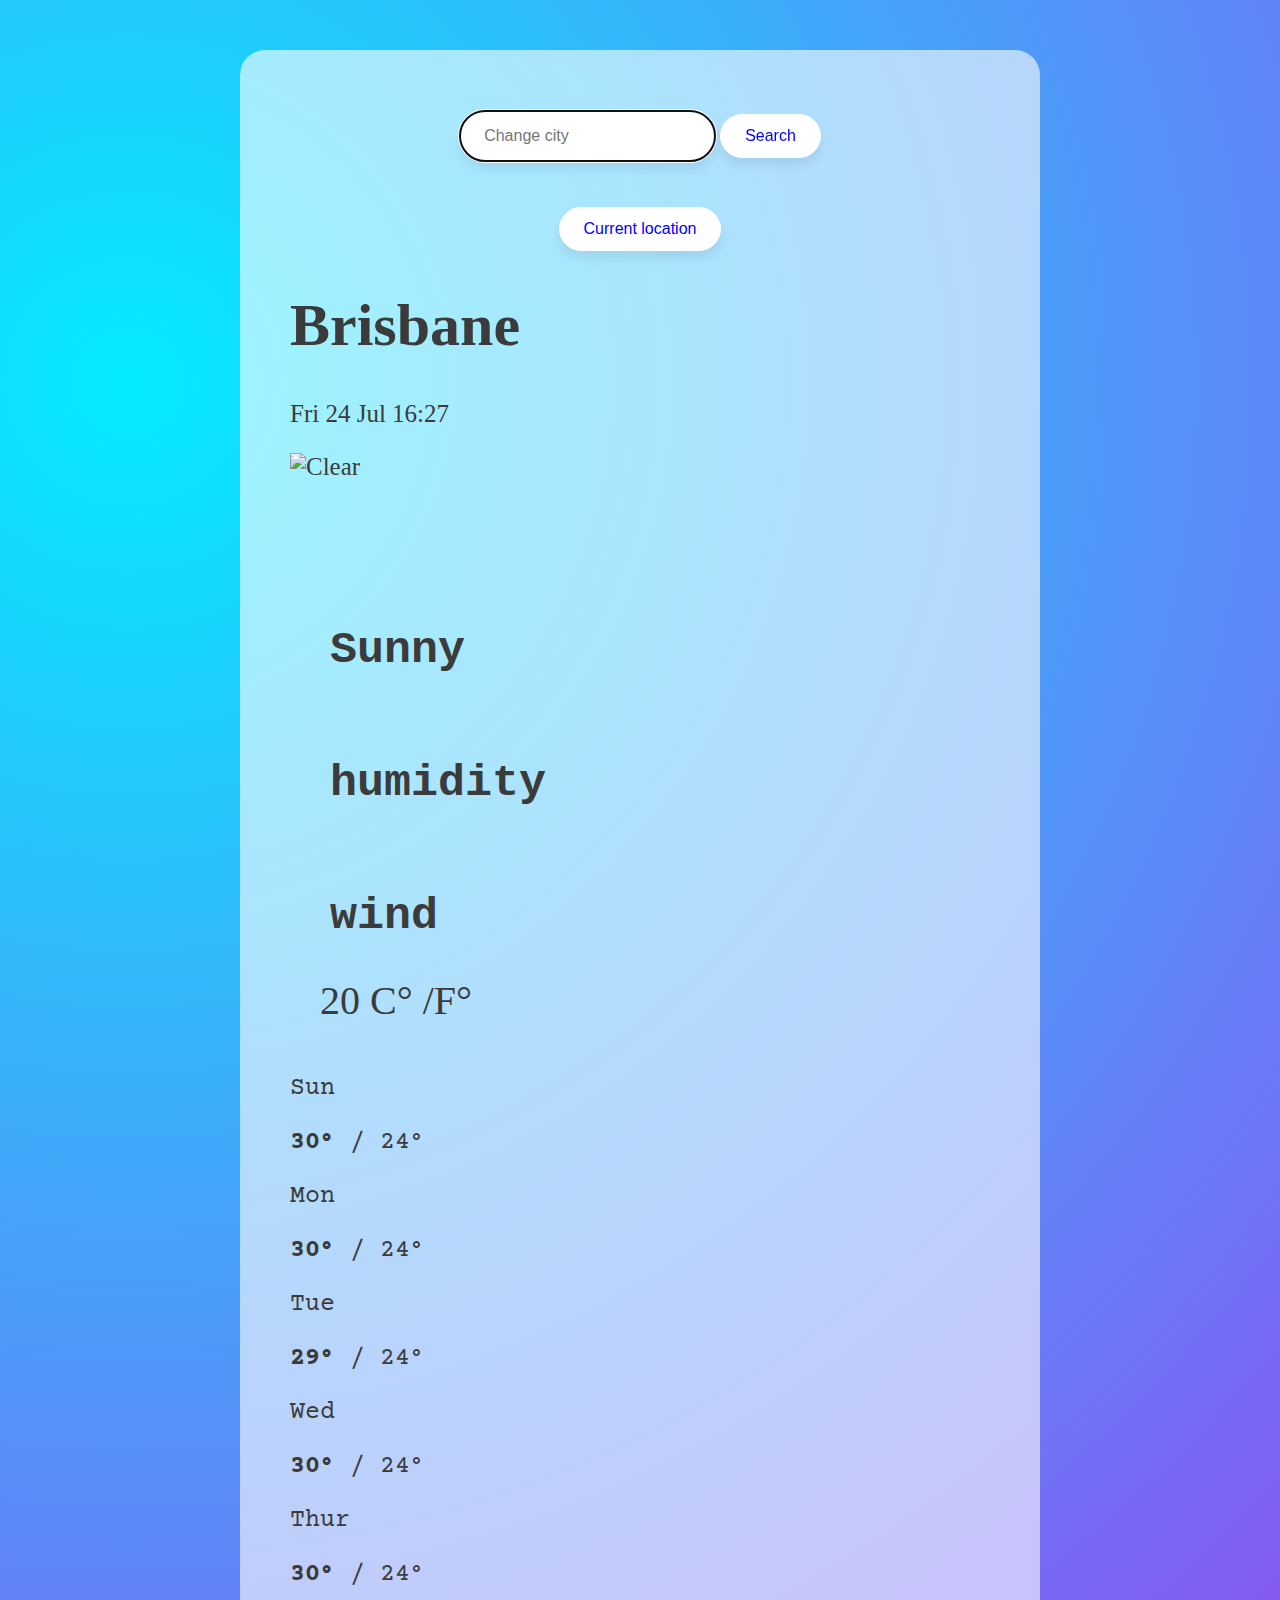
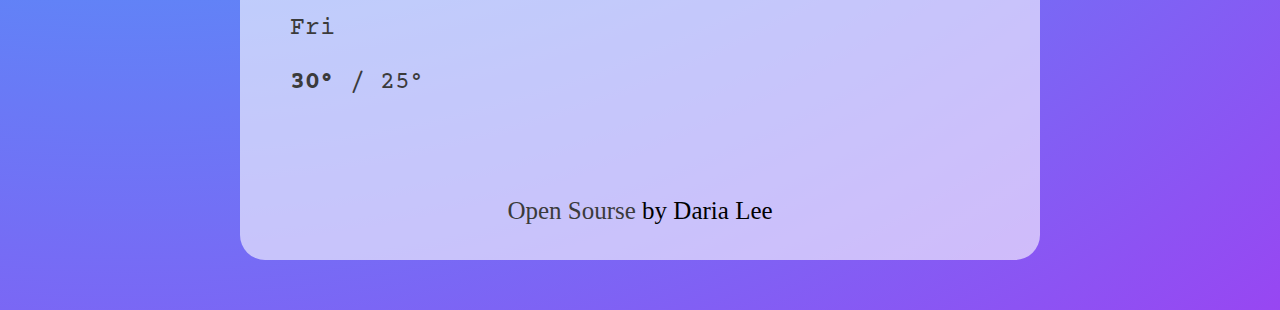
==== index.html @ 08f4274b "change the weather icon" ====
<!DOCTYPE html>
<html lang="en">
  <head>
    <meta charset="UTF-8" />
    <meta http-equiv="X-UA-Compatible" content="IE=edge" />
    <meta name="viewport" content="width=device-width, initial-scale=1.0" />
    <script
      src="https://kit.fontawesome.com/22793ea3a6.js"
      crossorigin="anonymous"
    ></script>
    <script src="https://unpkg.com/axios/dist/axios.min.js"></script>
    <link rel="preconnect" href="https://fonts.gstatic.com" />
    <link
      href="https://fonts.googleapis.com/css2?family=Yeseva+One&display=swap"
      rel="stylesheet"
    />
    <link
      href="https://cdn.jsdelivr.net/npm/bootstrap@5.0.1/dist/css/bootstrap.min.css"
      rel="stylesheet"
      integrity="sha384-+0n0xVW2eSR5OomGNYDnhzAbDsOXxcvSN1TPprVMTNDbiYZCxYbOOl7+AMvyTG2x"
      crossorigin="anonymous"
    />
    <link rel="preconnect" href="https://fonts.gstatic.com" />
    <link
      href="https://fonts.googleapis.com/css2?family=Rochester&display=swap"
      rel="stylesheet"
    />
    <link rel="preconnect" href="https://fonts.gstatic.com" />
    <link
      href="https://fonts.googleapis.com/css2?family=Courier+Prime&display=swap"
      rel="stylesheet"
    />
    <title>Weather today</title>
  </head>
  <link rel="stylesheet" href="style.css" />

  <body>
    <div class="demo">
      <div class="container">
        <div class="search">
          <form class="change-city" id="search-city-form">
            <input
              class="city-name"
              id="city-search"
              type="text"
              placeholder="Change city"
              autofocus="off"
              autocomplete="off"
              />
            <input 
              class="search-button"
              id="search-button"
              type="submit" 
              value="Search"
              />
            </form>
            <button>Current location</button>
        </div>
        <div class="current">
         <div class="row">

           <div class="col-5">
          <div class="city"><h1>Brisbane</h1></div>
          <p class="day">Tue 13 jun 16:00</p>
          
          <p>
            <img src="" alt="Clear" id="icon" class="float-left" />
          </p>
          </div>

          <div class="col-6">
            <div class="characteristics">
            <ul>
                <li><div class="currentCondition"><h2>Sunny</h2></div></li>
                <br>
                <li><div class="humidity"><h2>humidity</h2></div></li>
                <br>
                <li><div class="wind"><h2>wind</h2></div></li>
            </ul>
            </div>
          </div>
          </div>
          <p class="tempretureNow">
            <span id="currentTemp" id="tempChange">20</span>
            <a href="#" id="celsius-link">C°</a> /<a
              href="#"
              id="fahrenheit-link"
              >F°</a
            >
          </p>
        

        <div class="prediction">
          <div class="container">
            <div class="row">
              <div class="col-2">
                <p class="day">Sun</p>
                <p class="temperature"><strong> 30°</strong> / 24°</p>
                <i class="fas fa-cloud-sun"> </i>
              </div>
              <div class="col-2">
                <p class="day">Mon</p>
                <p class="temperature"><strong> 30°</strong> / 24°</p> 
                <i class="fas fa-cloud-sun"> </i>
              </div>
              <div class="col-2">
                <p class="day">Tue</p>
                <p class="temperature"><strong> 29°</strong> / 24°</p>
                <i class="fas fa-cloud-sun"> </i>
              </div>
              <div class="col-2">
                <p class="day">Wed</p>
                <p class="temperature"><strong> 30°</strong> / 24°</p>
                <i class="fas fa-cloud-sun"> </i>
              </div>
              <div class="col-2">
                <p class="day">Thur</p>
                <p class="temperature"><strong> 30°</strong> / 24°</p>
                <i class="fas fa-cloud-sun"> </i>
              </div>
              <div class="col-2">
              <p class="day">Fri</p>
                <p class="temperature"><strong> 30°</strong> / 25°</p>
                <i class="fas fa-cloud-sun"> </i>
              </div>
            </div>
        </div>
      </div>
      <div class="openSourse">
       <p class="footer">
      <a href="https://github.com/Daria888-hub/SheCodesD"> Open Sourse</a> 
      by Daria Lee
      </p>
    </div>
    </div>
  </body>
  <script src="index.js"></script>
</html>
---- style.css ----
.demo {
    max-width: 700px;
    margin: 50px auto;
  
    background: #ffffff99;
    padding: 10px 50px;
    border-radius: 25px;
    border: none;
    color: rgb(59, 59, 59);
  }
  
  body {
    
    background: radial-gradient(
      circle at 10% 20%,
      rgb(3, 235, 255) 0%,
      rgb(152, 70, 242) 100.2%
    );
  }
  .prediction {
    margin-top: 50px;
    font-family: "Courier Prime", monospace;
  }
  .current {
    font-family: "Times New Roman", Times, serif;
  
  }
  
  .sunny {
    color: yellow;
    font-size: 200px;
  }
  
 
  
  .footer {
    text-align: center;
    color: black;
    font-family: "Rochester", cursive;
  margin-top: 100px;
    font-size: 25px;
  }
 
  .tempretureNow {
    margin-left: 30px;
    font-size: 40px;
    font-family: "Rochester", cursive;
  }


  li {

    color:  rgb(59, 59, 59);
    font-size: 30px;
    font-family: monospace;
    line-height: 40px;
    list-style: none;
   
  }

  a {
    color: rgb(59, 59, 59);
    text-decoration: none;
  }
  a:hover {
    color: whitesmoke;
  }
  h1 {
    font-size: 60px;
    font-family: "Rochester", cursive;
  }
  
  p {
    font-size: 25px;
  }

  form{
    text-align: center;
  
  padding: 40px 50px 30px;
  max-width: 650px;
  
  }
  input{

    margin: 10px auto;
  
    border: 1px solid white;
    background: white;
    color: blue;
    font-size: 16px;
    line-height: 10px;
    padding: 16px 24px;
    border-radius: 40px;
    box-shadow: rgb(37 39 89 / 8%) 0px 8px 8px 0;
    cursor: pointer;  
  }

  button {
    display: block;
    margin: 5px auto;
    border: 1px solid white;
    background: white;
    color: blue;
    font-size: 16px;
    line-height: 10px;
    padding: 16px 24px;
    border-radius: 40px;
    transition: all 200ms ease;
    box-shadow: rgb(37 39 89 / 8%) 0px 8px 8px 0;
    cursor: pointer;
  }
  
  button:hover {
    background-color: rgba(16, 195, 240, 0.884);
    color: white;
    transform: translateY(-2px);
  }
  button:active {
    transform: translateY(-1px);
  }
    
  .col-6{
    margin-top: 150px;
  
  }

  i{
    font-size: 30px;
    color: whitesmoke;
  }
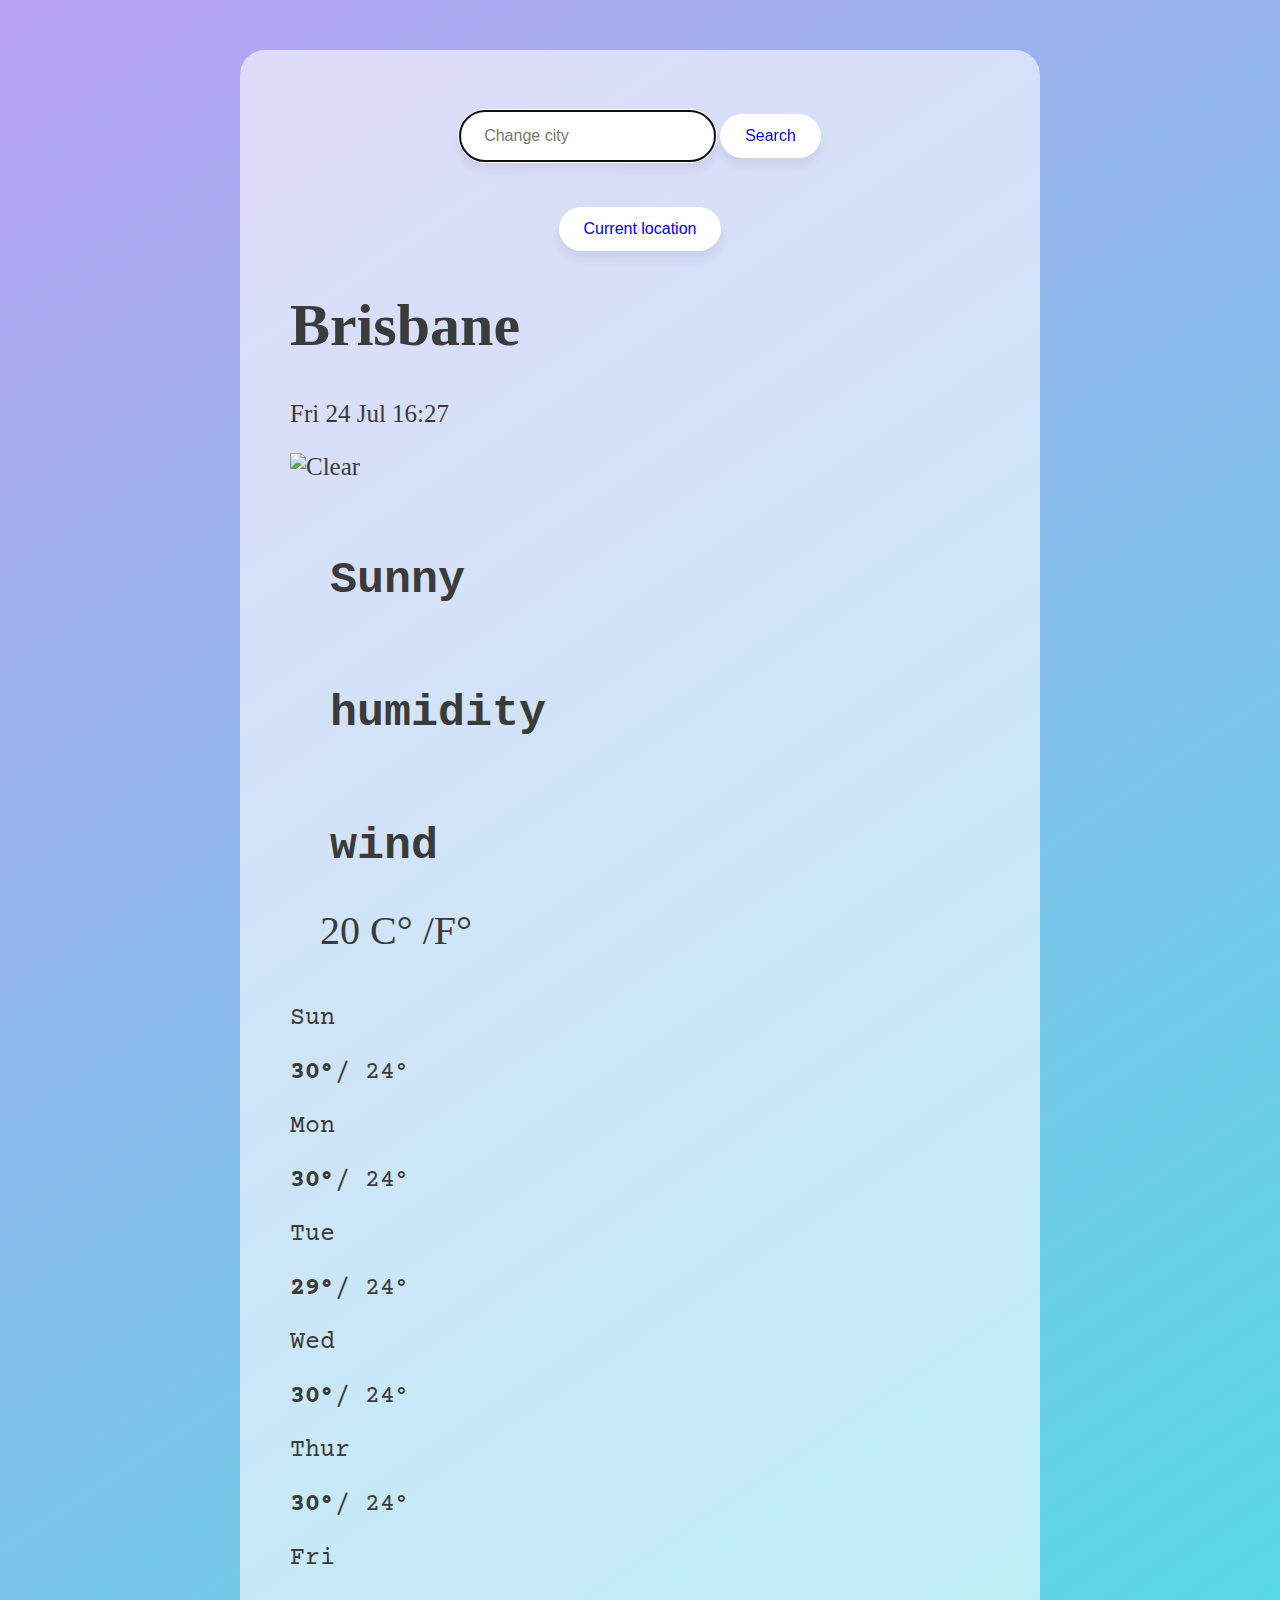
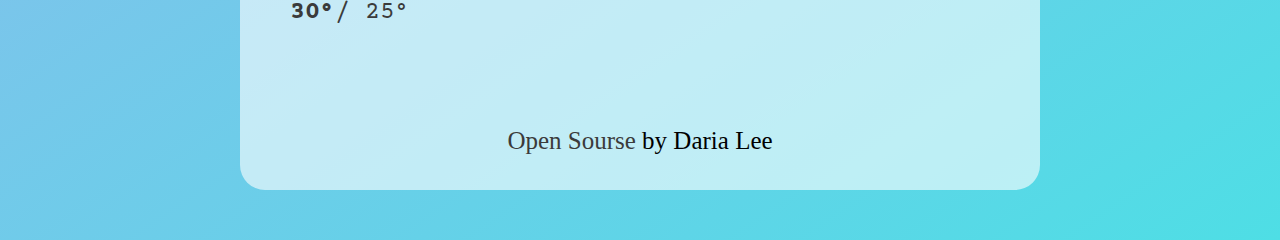
==== commit e58c7336: "changed forecast layout" ====
--- a/index.html
+++ b/index.html
@@ -95,32 +95,32 @@
             <div class="row">
               <div class="col-2">
                 <p class="day">Sun</p>
-                <p class="temperature"><strong> 30°</strong> / 24°</p>
+                <p class="temperature"><strong> 30°</strong>/ 24°</p>
                 <i class="fas fa-cloud-sun"> </i>
               </div>
               <div class="col-2">
                 <p class="day">Mon</p>
-                <p class="temperature"><strong> 30°</strong> / 24°</p> 
+                <p class="temperature"><strong> 30°</strong>/ 24°</p> 
                 <i class="fas fa-cloud-sun"> </i>
               </div>
               <div class="col-2">
                 <p class="day">Tue</p>
-                <p class="temperature"><strong> 29°</strong> / 24°</p>
+                <p class="temperature"><strong> 29°</strong>/ 24°</p>
                 <i class="fas fa-cloud-sun"> </i>
               </div>
               <div class="col-2">
                 <p class="day">Wed</p>
-                <p class="temperature"><strong> 30°</strong> / 24°</p>
+                <p class="temperature"><strong> 30°</strong>/ 24°</p>
                 <i class="fas fa-cloud-sun"> </i>
               </div>
               <div class="col-2">
                 <p class="day">Thur</p>
-                <p class="temperature"><strong> 30°</strong> / 24°</p>
+                <p class="temperature"><strong> 30°</strong>/ 24°</p>
                 <i class="fas fa-cloud-sun"> </i>
               </div>
               <div class="col-2">
               <p class="day">Fri</p>
-                <p class="temperature"><strong> 30°</strong> / 25°</p>
+                <p class="temperature"><strong> 30°</strong>/ 25°</p>
                 <i class="fas fa-cloud-sun"> </i>
               </div>
             </div>
--- a/style.css
+++ b/style.css
@@ -10,12 +10,7 @@
   }
   
   body {
-    
-    background: radial-gradient(
-      circle at 10% 20%,
-      rgb(3, 235, 255) 0%,
-      rgb(152, 70, 242) 100.2%
-    );
+    background: linear-gradient(146deg, rgb(185, 162, 243) 0%, rgb(78, 222, 229) 100%);
   }
   .prediction {
     margin-top: 50px;
@@ -25,13 +20,6 @@
     font-family: "Times New Roman", Times, serif;
   
   }
-  
-  .sunny {
-    color: yellow;
-    font-size: 200px;
-  }
-  
- 
   
   .footer {
     text-align: center;
@@ -121,11 +109,15 @@
   }
     
   .col-6{
-    margin-top: 150px;
+    margin-top: 80px;
   
   }
 
   i{
     font-size: 30px;
     color: whitesmoke;
+  };
+
+  img{
+    font-size: 50px;
   }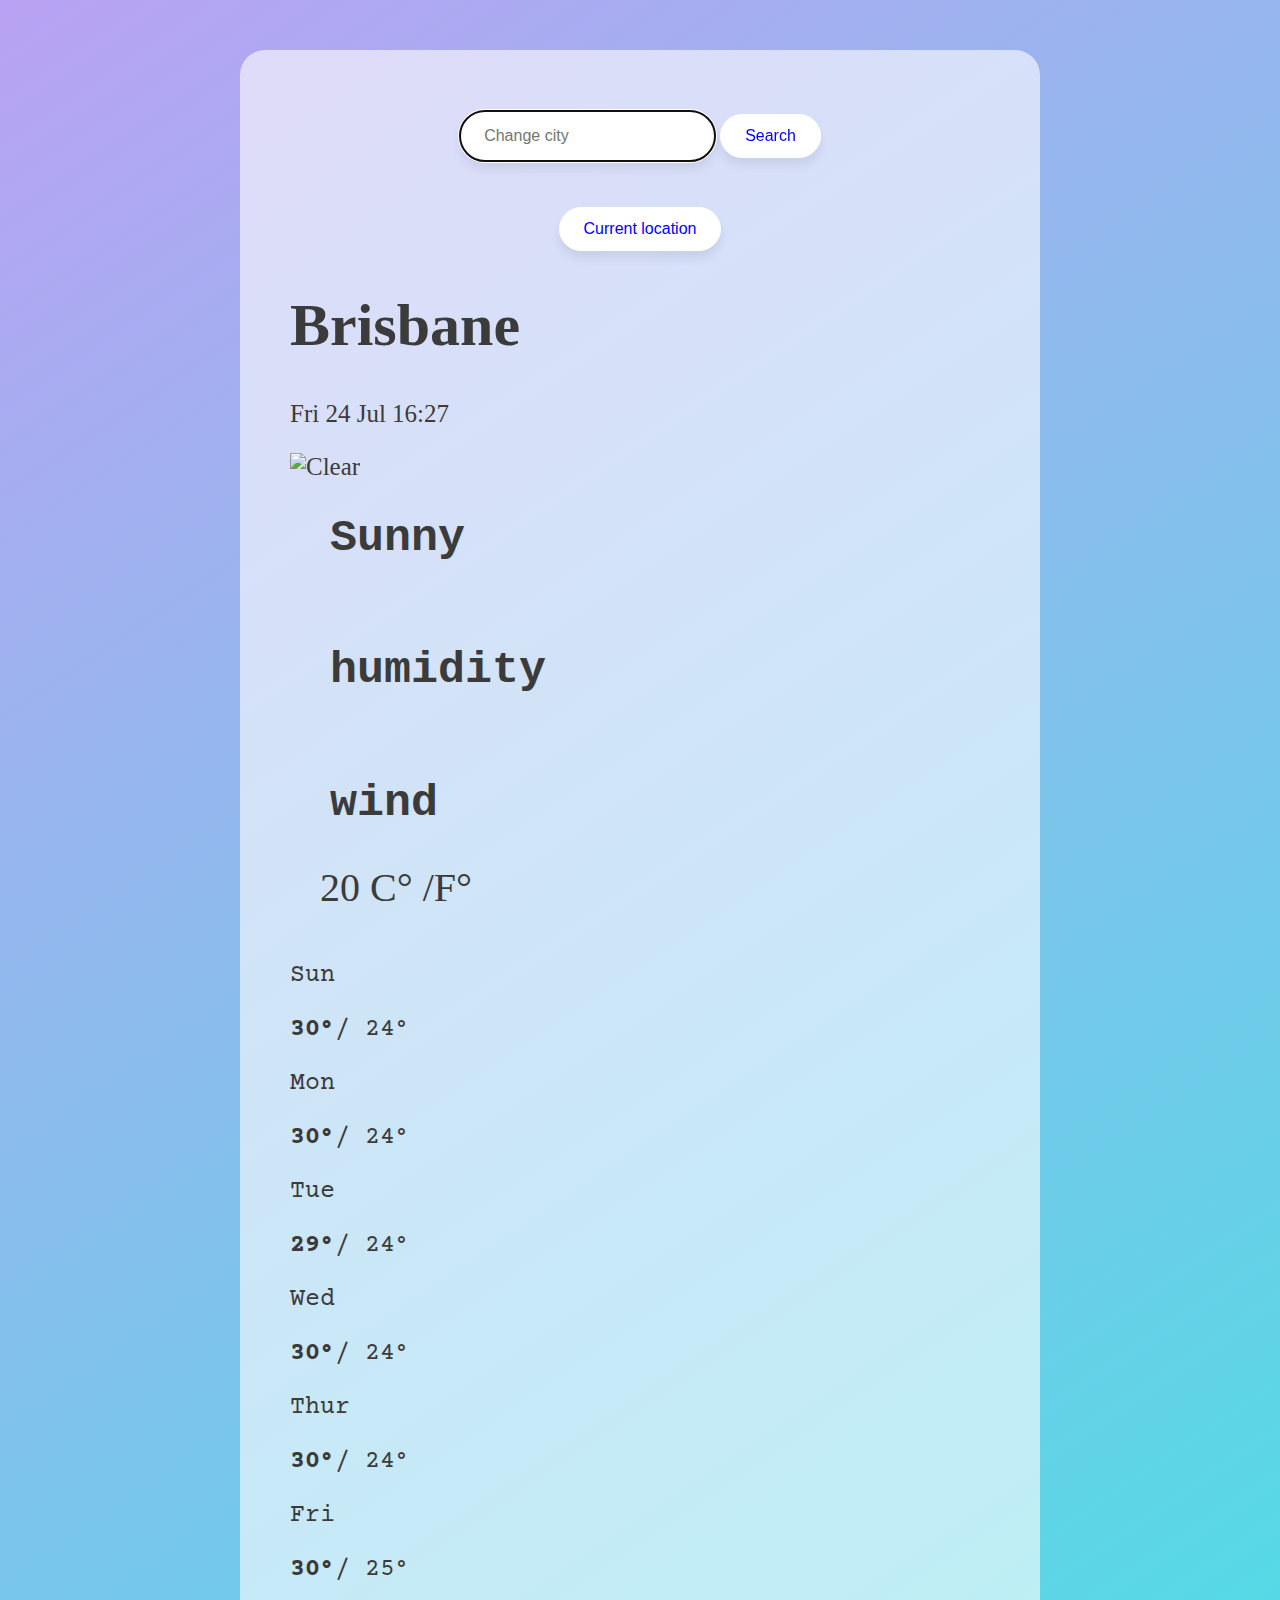
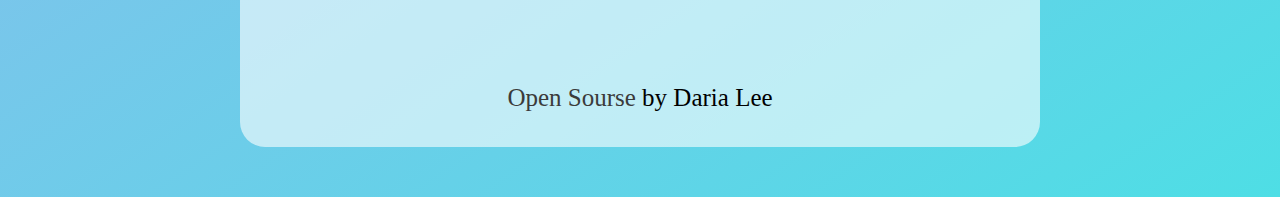
==== commit 96d3313b: "Fahrenheit function added" ====
--- a/index.html
+++ b/index.html
@@ -66,6 +66,7 @@
           <p>
             <img src="" alt="Clear" id="icon" class="float-left" />
           </p>
+          
           </div>
 
           <div class="col-6">
--- a/style.css
+++ b/style.css
@@ -109,7 +109,7 @@
   }
     
   .col-6{
-    margin-top: 80px;
+    margin-top: 30px;
   
   }
 
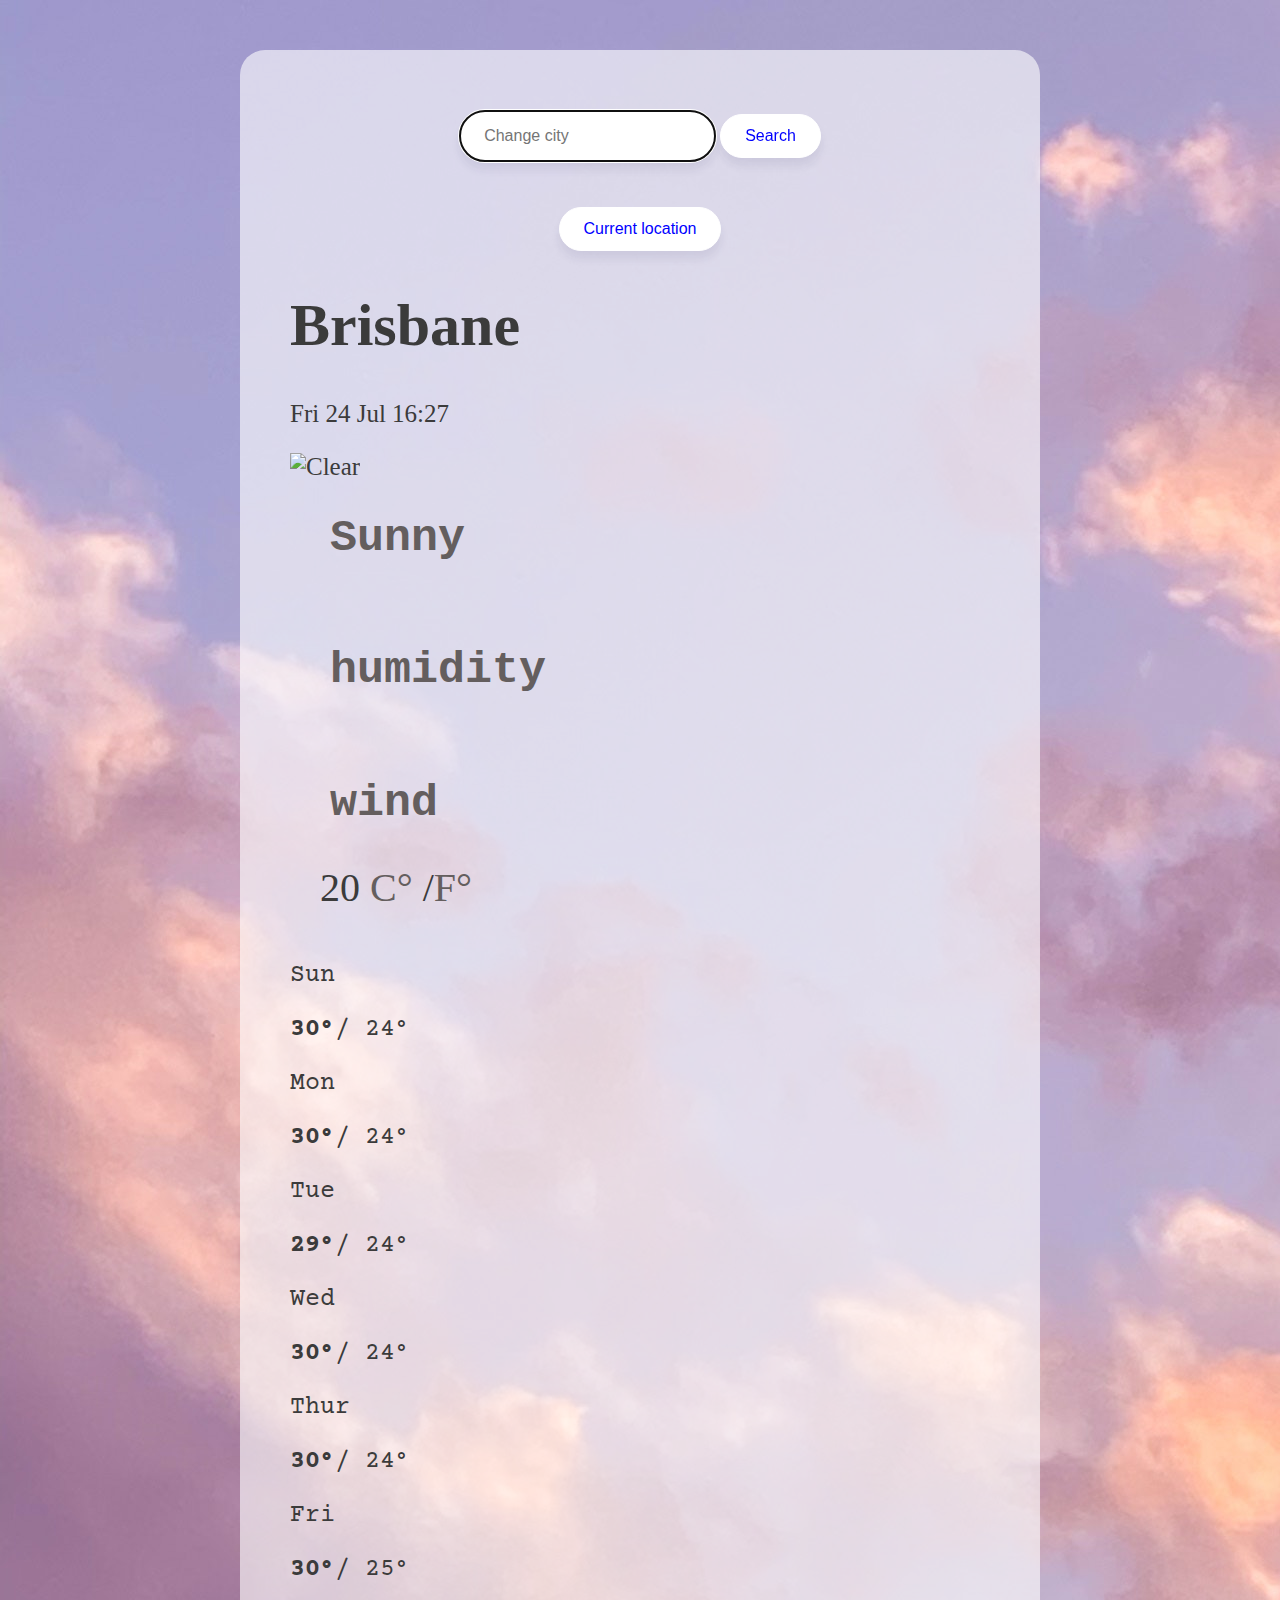
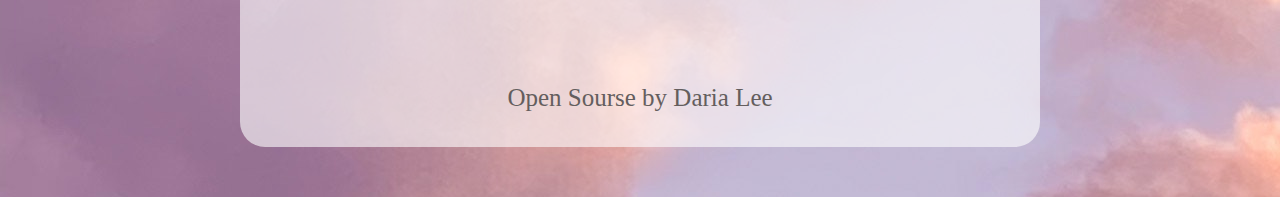
==== commit dc5e75e2: "changed background" ====
--- a/index.html
+++ b/index.html
@@ -34,7 +34,7 @@
   </head>
   <link rel="stylesheet" href="style.css" />
 
-  <body>
+  <body background="sky.jpg">
     <div class="demo">
       <div class="container">
         <div class="search">
--- a/style.css
+++ b/style.css
@@ -9,9 +9,7 @@
     color: rgb(59, 59, 59);
   }
   
-  body {
-    background: linear-gradient(146deg, rgb(185, 162, 243) 0%, rgb(78, 222, 229) 100%);
-  }
+
   .prediction {
     margin-top: 50px;
     font-family: "Courier Prime", monospace;
@@ -23,7 +21,7 @@
   
   .footer {
     text-align: center;
-    color: black;
+    color: rgb(100, 94, 94);;
     font-family: "Rochester", cursive;
   margin-top: 100px;
     font-size: 25px;
@@ -38,7 +36,7 @@
 
   li {
 
-    color:  rgb(59, 59, 59);
+    color:  rgb(100, 94, 94);
     font-size: 30px;
     font-family: monospace;
     line-height: 40px;
@@ -47,7 +45,7 @@
   }
 
   a {
-    color: rgb(59, 59, 59);
+    color: rgb(100, 94, 94);;
     text-decoration: none;
   }
   a:hover {
@@ -100,7 +98,7 @@
   }
   
   button:hover {
-    background-color: rgba(16, 195, 240, 0.884);
+    background-color: rgba(240, 110, 181, 0.884);
     color: white;
     transform: translateY(-2px);
   }
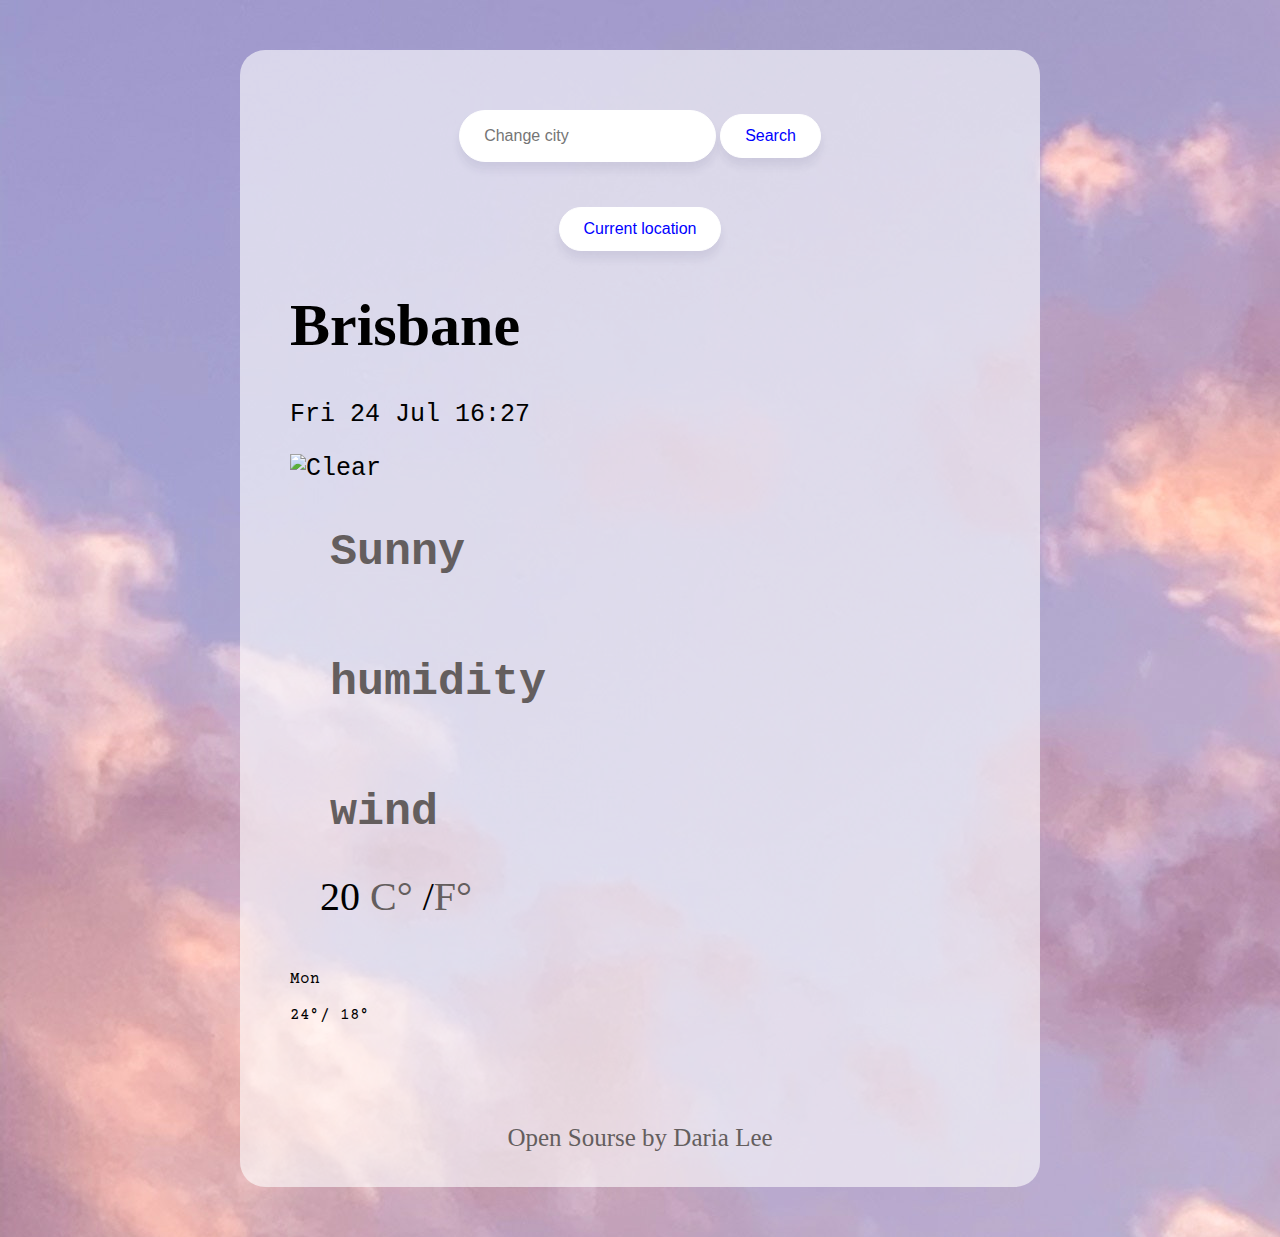
==== commit 68f7ee7b: "forecast changed" ====
--- a/index.html
+++ b/index.html
@@ -91,41 +91,23 @@
           </p>
         
 
-        <div class="prediction">
-          <div class="container">
-            <div class="row">
-              <div class="col-2">
-                <p class="day">Sun</p>
-                <p class="temperature"><strong> 30°</strong>/ 24°</p>
-                <i class="fas fa-cloud-sun"> </i>
-              </div>
-              <div class="col-2">
-                <p class="day">Mon</p>
-                <p class="temperature"><strong> 30°</strong>/ 24°</p> 
-                <i class="fas fa-cloud-sun"> </i>
-              </div>
-              <div class="col-2">
-                <p class="day">Tue</p>
-                <p class="temperature"><strong> 29°</strong>/ 24°</p>
-                <i class="fas fa-cloud-sun"> </i>
-              </div>
-              <div class="col-2">
-                <p class="day">Wed</p>
-                <p class="temperature"><strong> 30°</strong>/ 24°</p>
-                <i class="fas fa-cloud-sun"> </i>
-              </div>
-              <div class="col-2">
-                <p class="day">Thur</p>
-                <p class="temperature"><strong> 30°</strong>/ 24°</p>
-                <i class="fas fa-cloud-sun"> </i>
-              </div>
-              <div class="col-2">
-              <p class="day">Fri</p>
-                <p class="temperature"><strong> 30°</strong>/ 25°</p>
-                <i class="fas fa-cloud-sun"> </i>
-              </div>
-            </div>
+        <div class="weather-forecast">
+<div class="row">
+  <div class="col-2">
+    <div class="weather-forecast-date">Mon</div>
+    <img
+                  src="http://openweathermap.org/img/wn/50d@2x.png"
+                  alt=""
+                  width="42"
+                />
+     <div class="weathwe-forecast-temp">
+       <span class="weathwe-forecast-temp-max">24°</span>/
+       <span class="weathwe-forecast-temp-min">18°</span>
+     </div>           
+  </div>
+</div>
         </div>
+       
       </div>
       <div class="openSourse">
        <p class="footer">
--- a/style.css
+++ b/style.css
@@ -6,16 +6,16 @@
     padding: 10px 50px;
     border-radius: 25px;
     border: none;
-    color: rgb(59, 59, 59);
+   
   }
   
 
-  .prediction {
+  .weather-forecast {
     margin-top: 50px;
     font-family: "Courier Prime", monospace;
   }
   .current {
-    font-family: "Times New Roman", Times, serif;
+    font-family: monospace;
   
   }
   
@@ -68,7 +68,7 @@
   
   }
   input{
-
+outline: none;
     margin: 10px auto;
   
     border: 1px solid white;
@@ -107,7 +107,7 @@
   }
     
   .col-6{
-    margin-top: 30px;
+    margin-top: 50px;
   
   }
 
@@ -115,7 +115,3 @@
     font-size: 30px;
     color: whitesmoke;
   };
-
-  img{
-    font-size: 50px;
-  }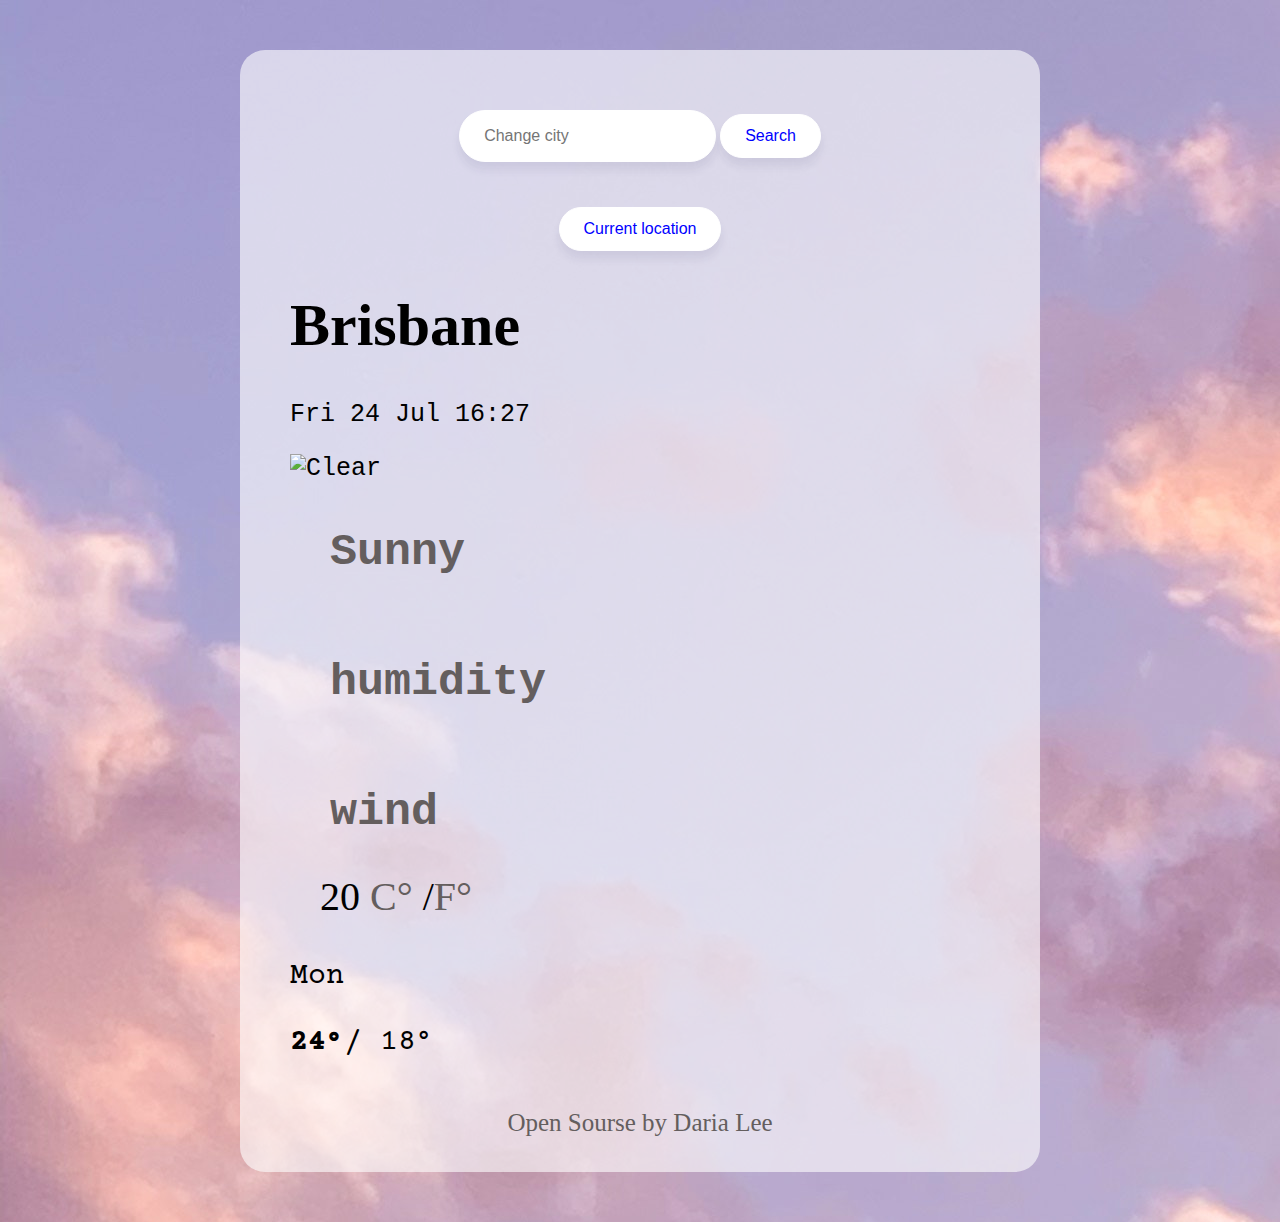
==== commit 3d594d3d: "forecast style" ====
--- a/index.html
+++ b/index.html
@@ -98,11 +98,11 @@
     <img
                   src="http://openweathermap.org/img/wn/50d@2x.png"
                   alt=""
-                  width="42"
+                  width="60"
                 />
-     <div class="weathwe-forecast-temp">
-       <span class="weathwe-forecast-temp-max">24°</span>/
-       <span class="weathwe-forecast-temp-min">18°</span>
+     <div class="weather-forecast-temp">
+       <span class="weather-forecast-temp-max"><strong>24°</strong></span>/
+       <span class="weather-forecast-temp-min">18°</span>
      </div>           
   </div>
 </div>
--- a/style.css
+++ b/style.css
@@ -11,9 +11,14 @@
   
 
   .weather-forecast {
-    margin-top: 50px;
+   font-size: 30px;
     font-family: "Courier Prime", monospace;
   }
+  
+   };
+   .weather-forecast-temp{
+    font-size: px;
+}
   .current {
     font-family: monospace;
   
@@ -23,7 +28,7 @@
     text-align: center;
     color: rgb(100, 94, 94);;
     font-family: "Rochester", cursive;
-  margin-top: 100px;
+  margin-top: 50px;
     font-size: 25px;
   }
  
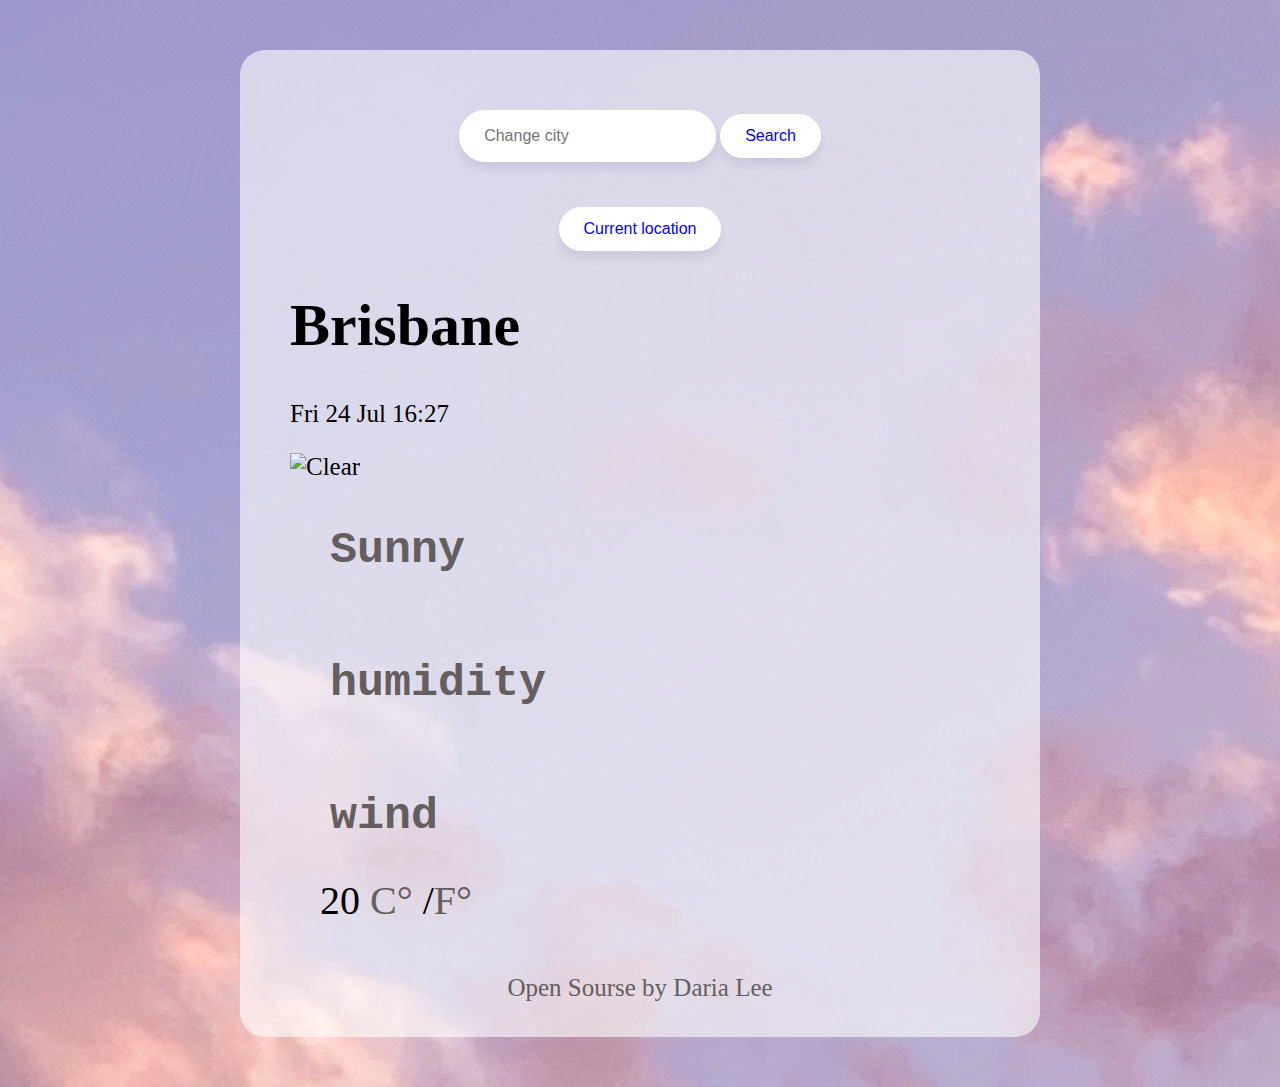
==== commit 2a939385: "forecast" ====
--- a/index.html
+++ b/index.html
@@ -91,20 +91,8 @@
           </p>
         
 
-        <div class="weather-forecast">
-<div class="row">
-  <div class="col-2">
-    <div class="weather-forecast-date">Mon</div>
-    <img
-                  src="http://openweathermap.org/img/wn/50d@2x.png"
-                  alt=""
-                  width="60"
-                />
-     <div class="weather-forecast-temp">
-       <span class="weather-forecast-temp-max"><strong>24°</strong></span>/
-       <span class="weather-forecast-temp-min">18°</span>
-     </div>           
-  </div>
+        <div class="weather-forecast" id="forecast">
+
 </div>
         </div>
        
--- a/style.css
+++ b/style.css
@@ -11,14 +11,11 @@
   
 
   .weather-forecast {
-   font-size: 30px;
+    text-align: center;
+   font-size: 25px;
     font-family: "Courier Prime", monospace;
-  }
-  
-   };
-   .weather-forecast-temp{
-    font-size: px;
-}
+  };
+
   .current {
     font-family: monospace;
   
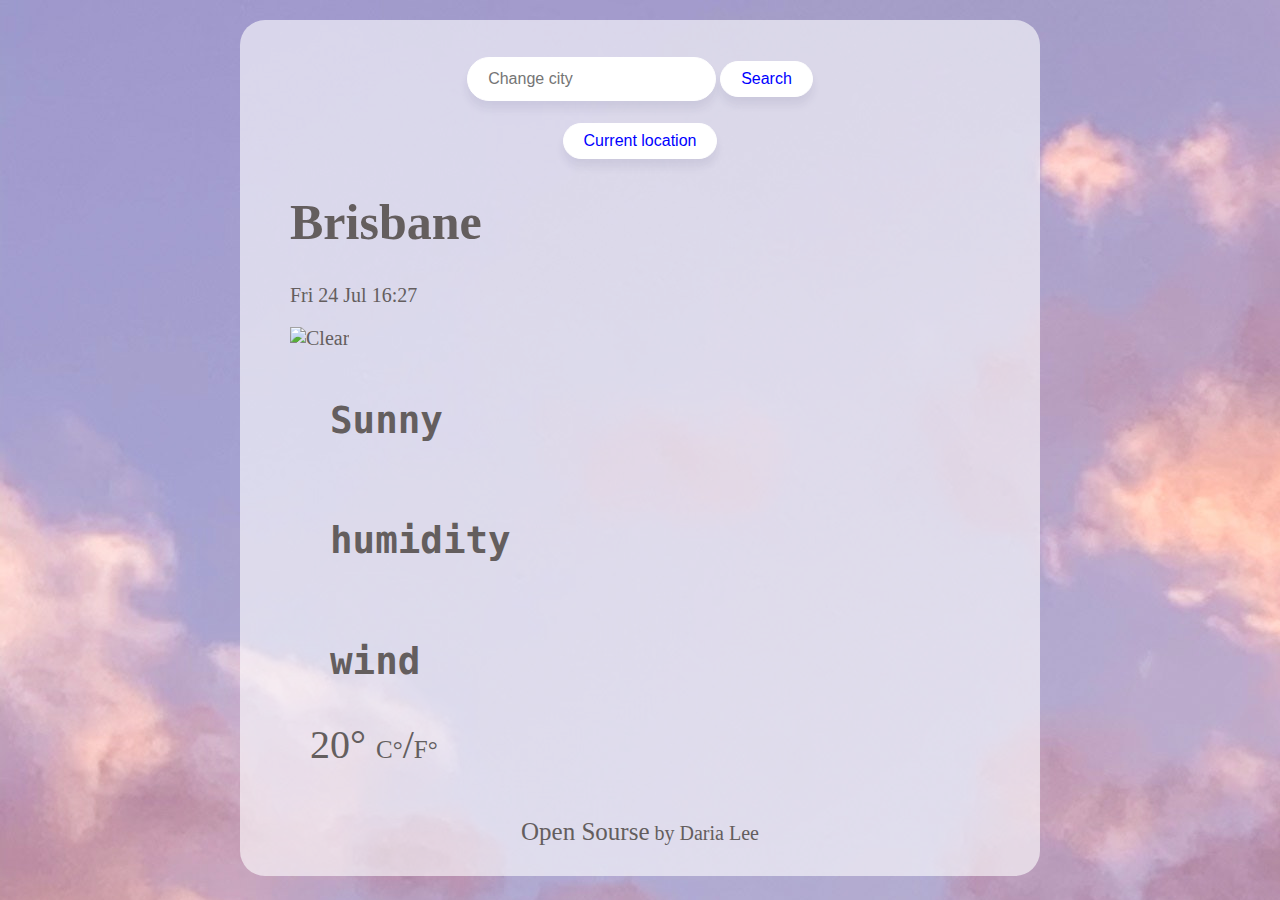
==== commit e36f5b73: "changed css style" ====
--- a/index.html
+++ b/index.html
@@ -82,8 +82,8 @@
           </div>
           </div>
           <p class="tempretureNow">
-            <span id="currentTemp" id="tempChange">20</span>
-            <a href="#" id="celsius-link">C°</a> /<a
+            <span id="currentTemp" id="tempChange">20°</span>
+            <a href="#" id="celsius-link">C°</a>/<a
               href="#"
               id="fahrenheit-link"
               >F°</a
--- a/style.css
+++ b/style.css
@@ -1,7 +1,7 @@
 .demo {
     max-width: 700px;
-    margin: 50px auto;
-  
+    margin: 20px auto;
+    color: rgb(100, 94, 94);
     background: #ffffff99;
     padding: 10px 50px;
     border-radius: 25px;
@@ -12,7 +12,7 @@
 
   .weather-forecast {
     text-align: center;
-   font-size: 25px;
+   font-size: 20px;
     font-family: "Courier Prime", monospace;
   };
 
@@ -26,20 +26,18 @@
     color: rgb(100, 94, 94);;
     font-family: "Rochester", cursive;
   margin-top: 50px;
-    font-size: 25px;
+    font-size: 20px;
   }
  
   .tempretureNow {
-    margin-left: 30px;
+    margin-left: 20px;
     font-size: 40px;
     font-family: "Rochester", cursive;
   }
 
 
   li {
-
-    color:  rgb(100, 94, 94);
-    font-size: 30px;
+    font-size: 25px;
     font-family: monospace;
     line-height: 40px;
     list-style: none;
@@ -47,38 +45,37 @@
   }
 
   a {
-    color: rgb(100, 94, 94);;
+    font-size: 25px;
+    color: rgb(100, 94, 94);
     text-decoration: none;
   }
   a:hover {
     color: whitesmoke;
   }
   h1 {
-    font-size: 60px;
+    font-size: 50px;
     font-family: "Rochester", cursive;
   }
   
   p {
-    font-size: 25px;
+    font-size: 20px;
   }
 
   form{
     text-align: center;
-  
   padding: 40px 50px 30px;
   max-width: 650px;
   
   }
   input{
 outline: none;
-    margin: 10px auto;
-  
+  margin: -25px auto;
     border: 1px solid white;
     background: white;
     color: blue;
     font-size: 16px;
     line-height: 10px;
-    padding: 16px 24px;
+    padding: 12px 20px;
     border-radius: 40px;
     box-shadow: rgb(37 39 89 / 8%) 0px 8px 8px 0;
     cursor: pointer;  
@@ -92,7 +89,7 @@
     color: blue;
     font-size: 16px;
     line-height: 10px;
-    padding: 16px 24px;
+    padding: 12px 20px;
     border-radius: 40px;
     transition: all 200ms ease;
     box-shadow: rgb(37 39 89 / 8%) 0px 8px 8px 0;
@@ -112,8 +109,3 @@
     margin-top: 50px;
   
   }
-
-  i{
-    font-size: 30px;
-    color: whitesmoke;
-  };
